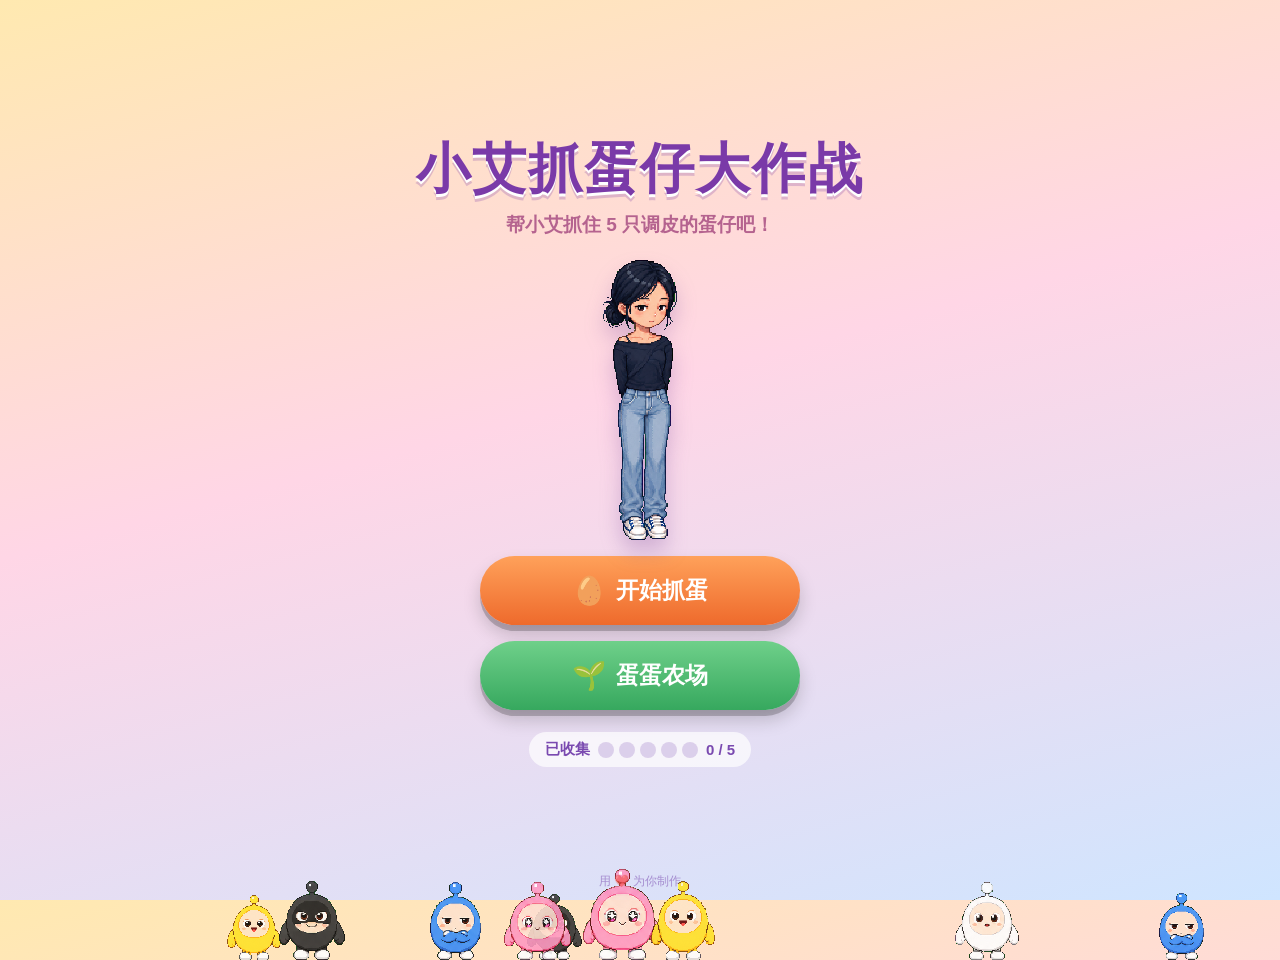
==== games/xiaoai-egg-catch/index.html @ 6c970660 "Turn site into game continent hub" ====
<!DOCTYPE html>
<html lang="zh-CN">
<head>
  <meta charset="UTF-8" />
  <meta name="viewport" content="width=device-width, initial-scale=1.0, maximum-scale=1.0, user-scalable=no, viewport-fit=cover" />
  <title>小艾抓蛋仔大作战</title>
  <link rel="stylesheet" href="home.css" />
</head>
<body>
  <!-- 飘动的装饰蛋（JS 生成） -->
  <div id="floaties"></div>

  <div class="home">
    <div class="logo">
      <div class="title">小艾抓蛋仔大作战</div>
    </div>
    <div class="subtitle">帮小艾抓住 5 只调皮的蛋仔吧！</div>

    <img class="hero" src="assets/xiaoai/idle_t.png" alt="小艾" />

    <nav class="menu">
      <a class="menu-btn play" href="game.html"><span class="emo">🥚</span> 开始抓蛋</a>
      <a class="menu-btn farm" href="farm.html"><span class="emo">🌱</span> 蛋蛋农场</a>
    </nav>

    <div class="progress">
      已收集
      <div class="dots" id="prog-dots"></div>
      <span id="prog-text">0 / 5</span>
    </div>
  </div>

  <div class="credit">用 ❤️ 为你制作</div>

  <script src="save.js"></script>
  <script>
    // 飘动装饰蛋
    const COLORS = ["yellow", "pink", "blue", "black", "white"];
    const fl = document.getElementById("floaties");
    for (let i = 0; i < 9; i++) {
      const img = document.createElement("img");
      const c = COLORS[i % COLORS.length];
      img.src = `assets/egg/${c}/idle.png`;
      img.className = "float-egg";
      img.style.left = (5 + Math.random() * 90) + "vw";
      const dur = 9 + Math.random() * 8;
      img.style.animationDuration = dur + "s";
      img.style.animationDelay = (-Math.random() * dur) + "s";
      img.style.width = (44 + Math.random() * 36) + "px";
      fl.appendChild(img);
    }

    // 收集进度
    const dots = document.getElementById("prog-dots");
    const caught = Save.caughtColors();
    COLORS.forEach(c => {
      const d = document.createElement("div");
      d.className = "dot" + (caught.includes(c) ? " on" : "");
      dots.appendChild(d);
    });
    document.getElementById("prog-text").textContent = `${caught.length} / 5`;
  </script>
</body>
</html>
---- games/xiaoai-egg-catch/home.css ----
* { margin: 0; padding: 0; box-sizing: border-box; -webkit-tap-highlight-color: transparent; }
html, body { width: 100%; height: 100%; overflow: hidden; }
body {
  font-family: -apple-system, "PingFang SC", "Microsoft YaHei", sans-serif;
  /* 美术插槽：以后把背景图丢到 assets/ui/home_bg.png，取消下一行注释即可 */
  /* background: url("assets/ui/home_bg.png") center/cover no-repeat; */
  background: linear-gradient(165deg, #ffe9b0 0%, #ffd6e6 45%, #cfe5ff 100%);
  user-select: none; -webkit-user-select: none;
}

/* 飘动的装饰蛋 */
.float-egg {
  position: absolute; bottom: -60px;
  width: 64px; height: auto;
  image-rendering: pixelated;
  opacity: 0.9;
  animation: floatUp linear infinite;
  pointer-events: none;
}
@keyframes floatUp {
  0%   { transform: translateY(0) rotate(0deg); opacity: 0; }
  10%  { opacity: .9; }
  90%  { opacity: .9; }
  100% { transform: translateY(-115vh) rotate(20deg); opacity: 0; }
}

/* 主容器 */
.home {
  position: relative; z-index: 5;
  width: 100%; height: 100%;
  display: flex; flex-direction: column;
  align-items: center; justify-content: center;
  text-align: center; padding: 24px;
}

/* 标题（美术插槽：可替换成 logo 图片） */
.logo {
  /* 若有 logo 图：<img class="logo-img" src="assets/ui/logo.png"> 替换 .title 即可 */
}
.title {
  font-size: clamp(30px, 8vw, 54px);
  font-weight: 900;
  color: #7a3aa8;
  text-shadow: 0 3px 0 #fff, 0 6px 0 rgba(122,58,168,0.25);
  letter-spacing: 2px;
  margin-bottom: 6px;
}
.subtitle {
  font-size: clamp(14px, 3.6vw, 19px);
  color: #b5638f; font-weight: 600;
  margin-bottom: 22px;
}

/* 小艾立绘 */
.hero {
  height: clamp(150px, 34vh, 280px); width: auto;
  image-rendering: pixelated;
  filter: drop-shadow(0 12px 10px rgba(120,70,150,0.28));
  animation: bob 2.4s ease-in-out infinite;
  margin-bottom: 10px;
}
@keyframes bob { 0%,100%{transform:translateY(0)} 50%{transform:translateY(-10px)} }

/* 按钮 */
.menu { display: flex; flex-direction: column; gap: 16px; width: min(320px, 80vw); margin-top: 6px; }
.menu-btn {
  display: flex; align-items: center; justify-content: center; gap: 10px;
  padding: 18px 24px;
  font-size: clamp(18px, 5vw, 23px); font-weight: 800;
  color: #fff; text-decoration: none;
  border-radius: 999px;
  box-shadow: 0 6px 0 rgba(0,0,0,0.2), 0 10px 18px rgba(0,0,0,0.18);
  transition: transform .05s;
}
.menu-btn .emo { font-size: 1.2em; }
.menu-btn.play { background: linear-gradient(#ffa15a, #ee6a2c); }
.menu-btn.farm { background: linear-gradient(#6fd08a, #36a85e); }
.menu-btn:active { transform: translateY(5px); box-shadow: 0 1px 0 rgba(0,0,0,0.2); }

/* 收集进度 */
.progress {
  margin-top: 22px;
  background: rgba(255,255,255,0.7);
  border-radius: 999px; padding: 8px 16px;
  display: flex; align-items: center; gap: 8px;
  font-size: 15px; font-weight: 700; color: #7a4ab0;
}
.progress .dots { display: flex; gap: 5px; }
.progress .dot {
  width: 16px; height: 16px; border-radius: 50%;
  background: rgba(122,74,176,0.22);
}
.progress .dot.on { background: #ffce4d; box-shadow: 0 0 0 2px #fff inset; }

.credit {
  position: absolute; bottom: 10px; width: 100%; text-align: center;
  font-size: 12px; color: rgba(122,74,176,0.55); z-index: 5;
}
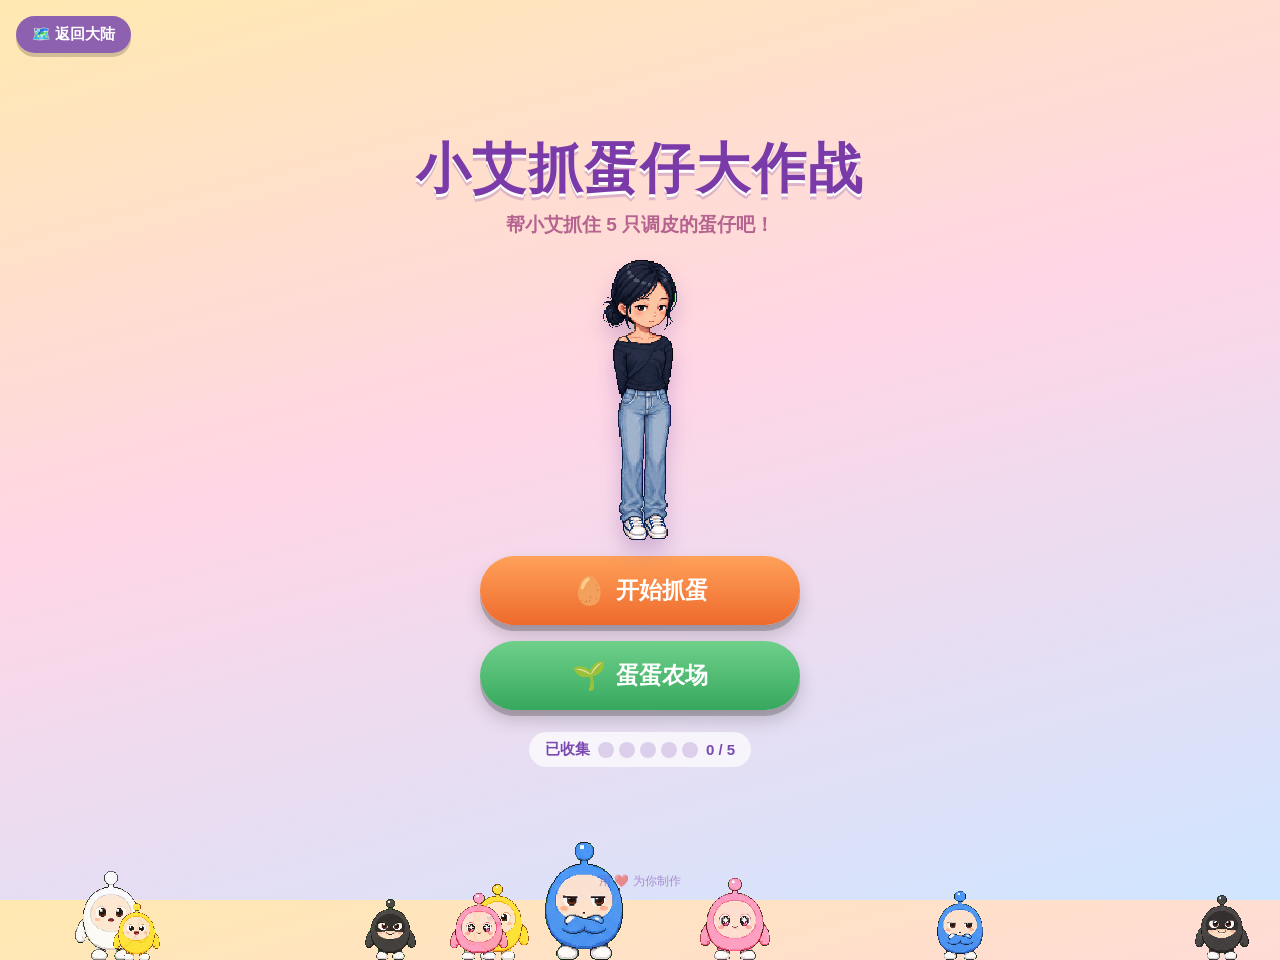
==== commit 890864b9: "上线版：主页交互大陆地图 + 抓蛋游戏完善 - 主页换成可交互像素风大陆地图（逐像素命中，悬停建筑发光放大） - 洋红抠像生成分层素材：空底图 + 农场/港口/小镇/高山/森林 - 游戏：音效/BGM" ====
--- a/games/xiaoai-egg-catch/index.html
+++ b/games/xiaoai-egg-catch/index.html
@@ -4,11 +4,14 @@
   <meta charset="UTF-8" />
   <meta name="viewport" content="width=device-width, initial-scale=1.0, maximum-scale=1.0, user-scalable=no, viewport-fit=cover" />
   <title>小艾抓蛋仔大作战</title>
+  <link rel="icon" type="image/png" href="assets/egg/yellow/idle.png" />
   <link rel="stylesheet" href="home.css" />
 </head>
 <body>
   <!-- 飘动的装饰蛋（JS 生成） -->
   <div id="floaties"></div>
+
+  <a class="back-continent" href="../../" title="返回梦想大陆">🗺️ 返回大陆</a>
 
   <div class="home">
     <div class="logo">
--- a/games/xiaoai-egg-catch/home.css
+++ b/games/xiaoai-egg-catch/home.css
@@ -7,6 +7,18 @@
   background: linear-gradient(165deg, #ffe9b0 0%, #ffd6e6 45%, #cfe5ff 100%);
   user-select: none; -webkit-user-select: none;
 }
+
+/* 返回大陆 */
+.back-continent {
+  position: absolute; top: 16px; left: 16px; z-index: 20;
+  display: inline-flex; align-items: center; gap: 6px;
+  text-decoration: none;
+  background: rgba(122, 74, 176, 0.85); color: #fff;
+  font-size: 15px; font-weight: 700;
+  padding: 9px 16px; border-radius: 999px;
+  box-shadow: 0 4px 0 rgba(0,0,0,0.18);
+}
+.back-continent:active { transform: translateY(3px); box-shadow: none; }
 
 /* 飘动的装饰蛋 */
 .float-egg {
